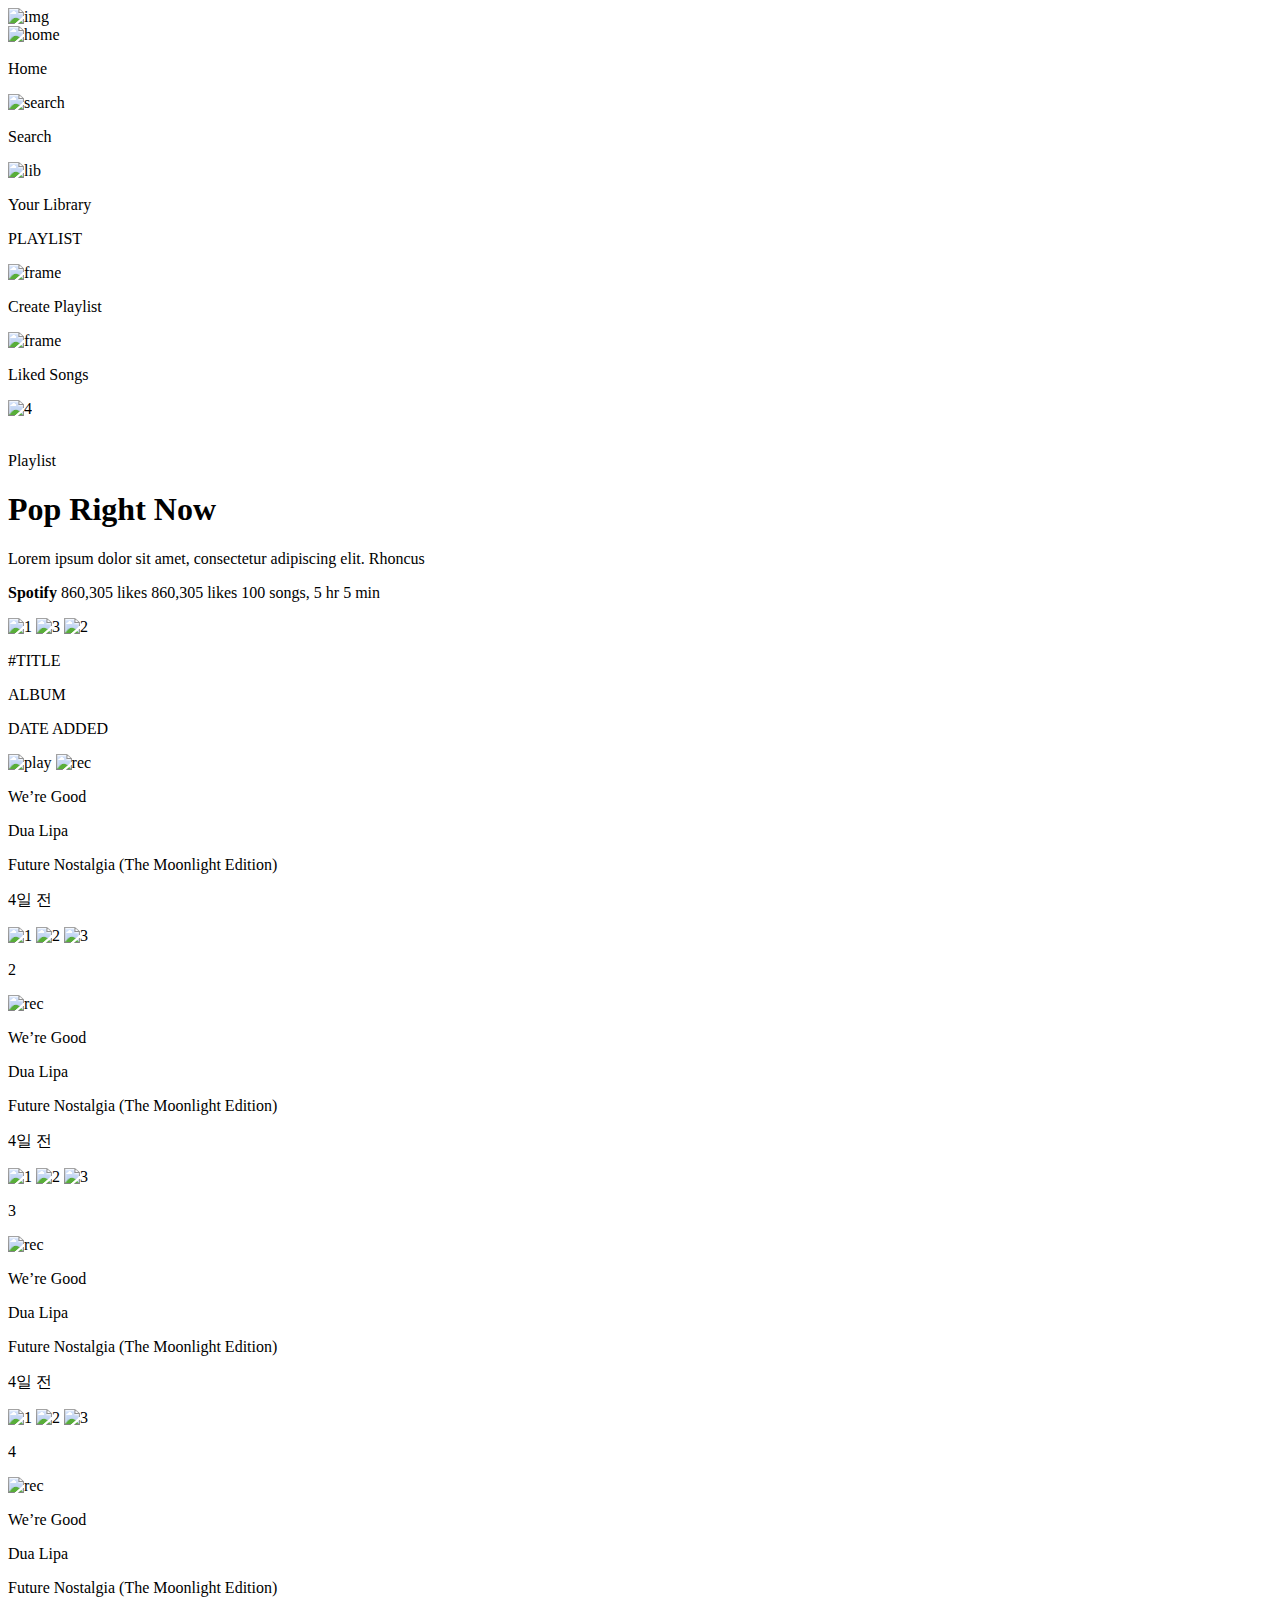
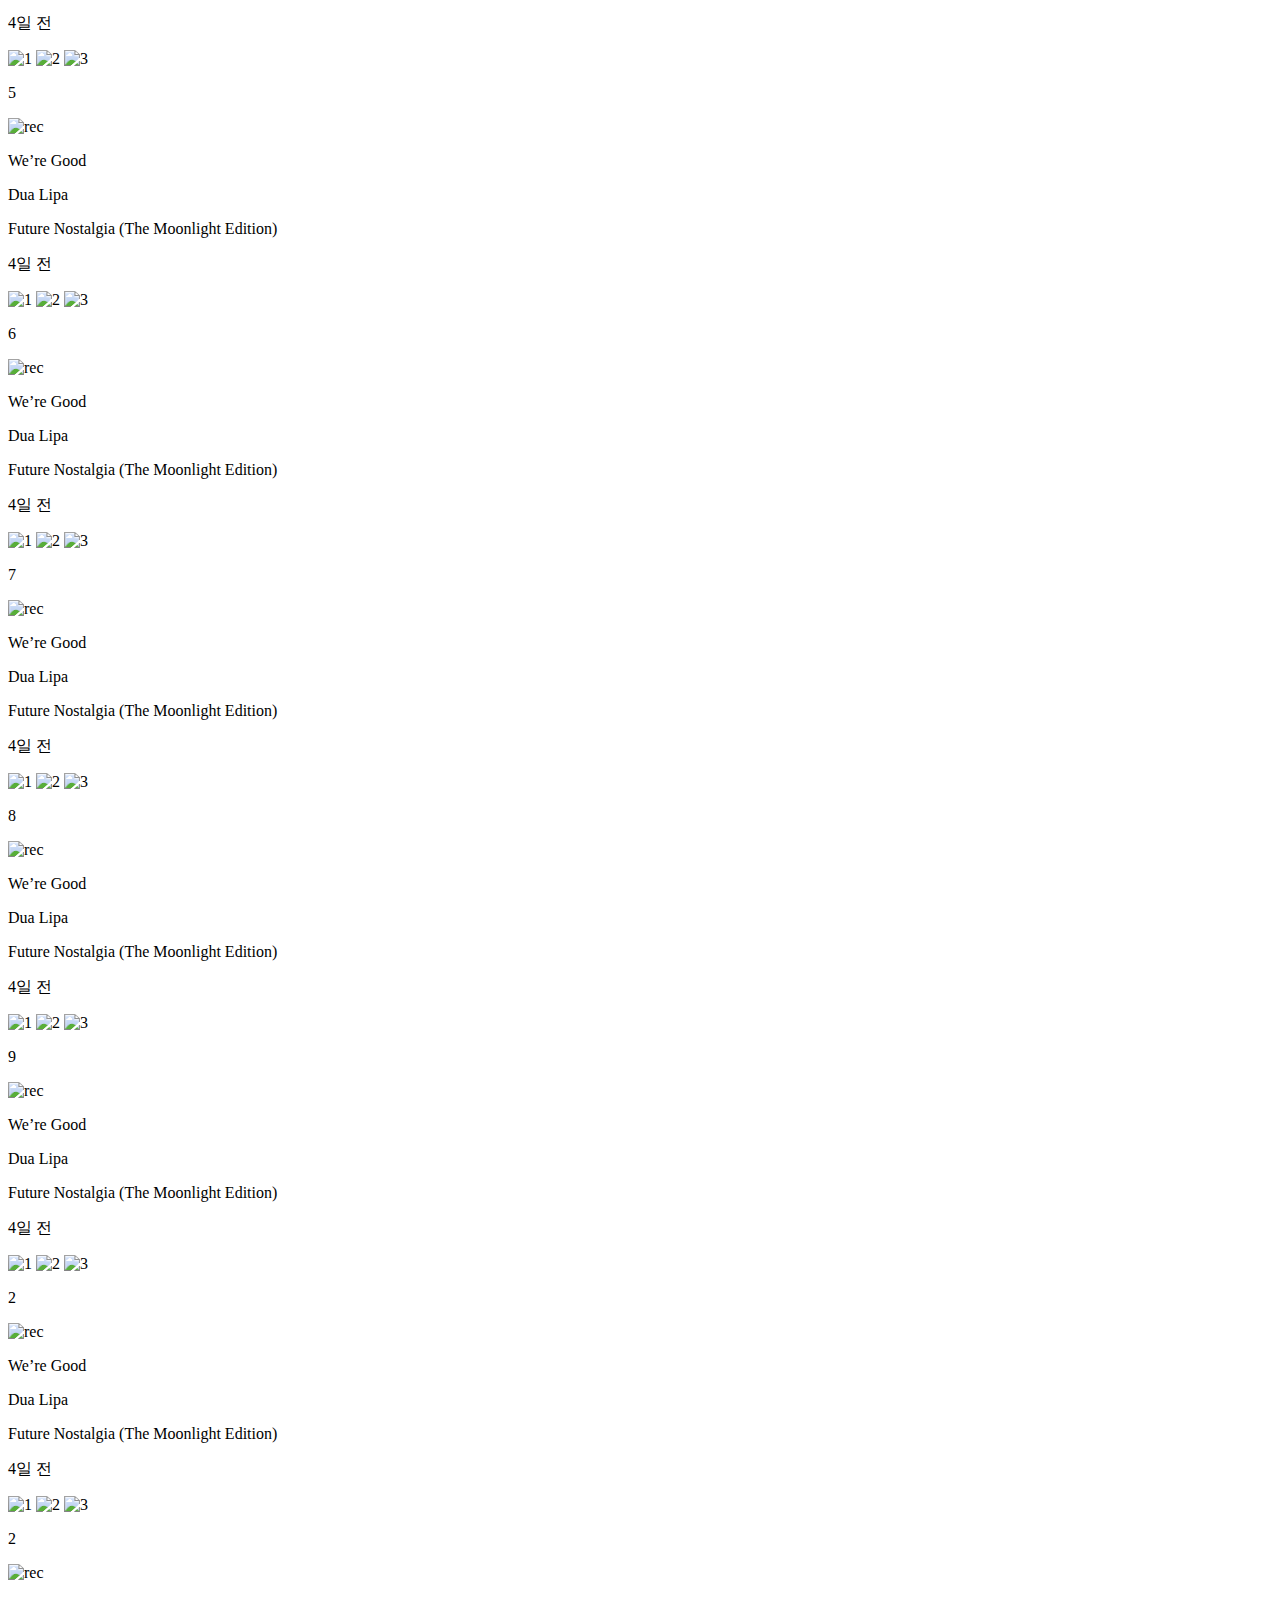
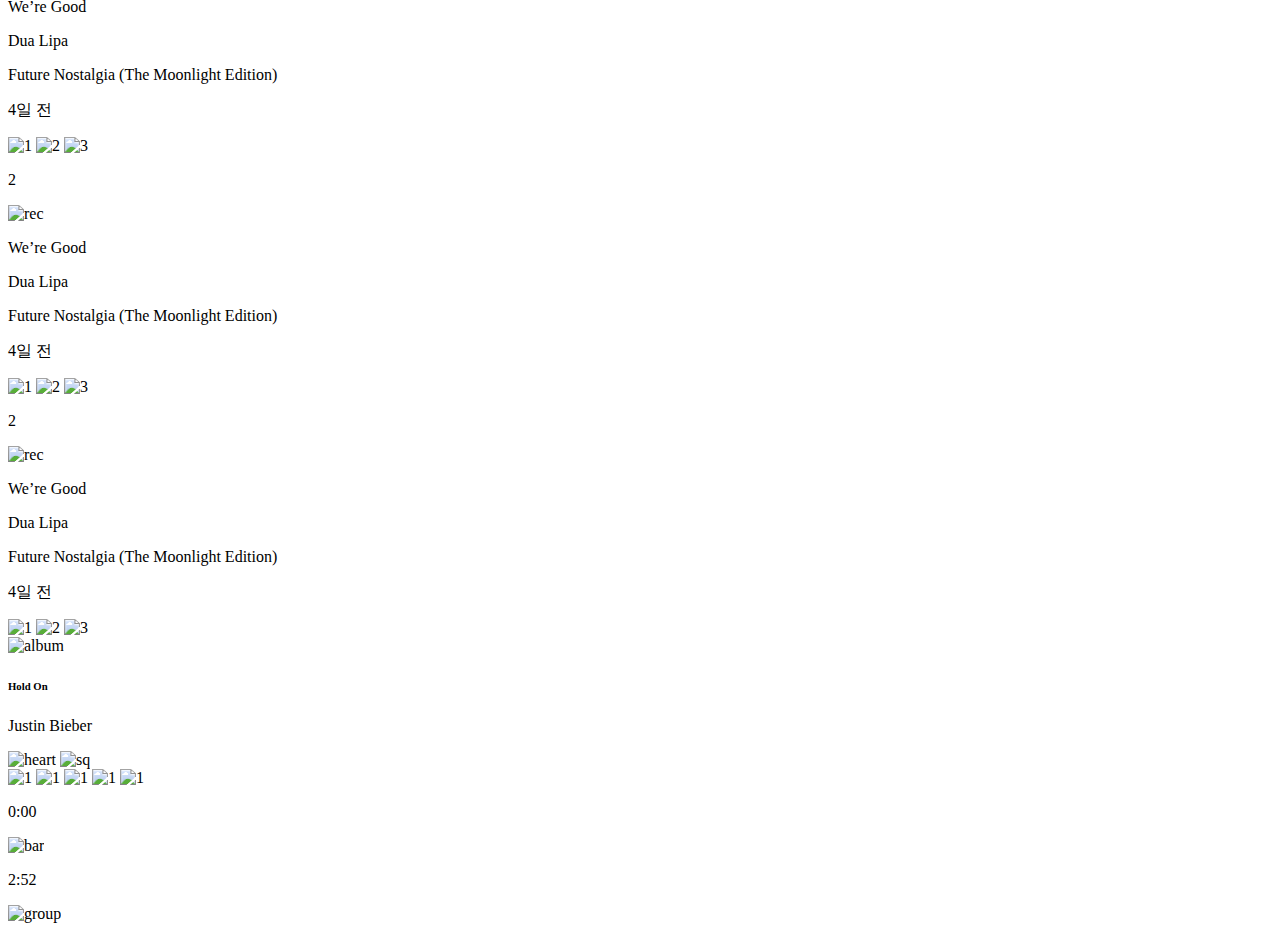
==== index-2.html @ 99efb6e7 "Lata" ====
<!DOCTYPE html>
<html lang="en">
  <head>
    <meta charset="UTF-8" />
    <meta name="viewport" content="width=device-width, initial-scale=1.0" />
    <title>Spoty-Clone</title>
    <!-- BootStrap -->
    <link rel="stylesheet" href="https://cdn.jsdelivr.net/npm/bootstrap@5.2.3/dist/css/bootstrap.min.css" integrity="sha384-rbsA2VBKQhggwzxH7pPCaAqO46MgnOM80zW1RWuH61DGLwZJEdK2Kadq2F9CUG65" crossorigin="anonymous">
    <!-- My CSS -->
    <link rel="stylesheet" href="./style2.css" />
    <!-- Fontawsome CDN -->
    <link
      rel="stylesheet"
      href="https://cdnjs.cloudflare.com/ajax/libs/font-awesome/6.4.0/css/all.min.css"
      integrity="sha512-iecdLmaskl7CVkqkXNQ/ZH/XLlvWZOJyj7Yy7tcenmpD1ypASozpmT/E0iPtmFIB46ZmdtAc9eNBvH0H/ZpiBw=="
      crossorigin="anonymous"
      referrerpolicy="no-referrer"
    />
  </head>
  <body>
    <div class="main-div">

        <!-- Left Div -->
      <div class="left-div">
        
        <div class="left-content">
            <img class="logo-2" src="./Assests/Spotify logo.svg" alt="img">
        </div>

        <div class="home2">
            <img class="left-img" src="./Assests/fi-ss-home.svg" alt="home">
            <p class="homie">Home</p>
        </div>

        <div class="search2">
            <img class="left-img" src="./Assests/fi-rs-search.svg" alt="search">
            <p class="searchy">Search</p>
        </div>

        <div class="lib2">
            <img class="left-img" src="./Assests/library.svg" alt="lib">
            <p class="liby">Your Library</p>
        </div>
<!-- ---------------------------------------------- -->
        <div class="left-bottom-content">
            <p class="Playlist2">PLAYLIST</p>

            <div class="create2">
                <img src="./Assests/Frame2.svg" alt="frame" class="frame1">
                <p class="Playlist2">Create Playlist</p>
            </div>

            <div class="like2">
                <img src="./Assests/Frame3.svg" alt="frame">
                <p class="Playlist2">Liked Songs</p>
            </div>

        </div>


        <img src="./Assests/album art.svg" alt="4" class="aulbm-art">
      </div>




<!-- //////////////////////////////////////////////////////////////////////////// -->

      <!-- Right Side -->
      <div class="right-div">
        <div class="top">
          <div class="pop">
            <img class="pop-img" src="./Assests/pop.png" alt="" />
            <div class="pop-text">
              <p class="palylist">Playlist</p>
              <h1 class="name">Pop Right Now</h1>
              <p class="lorem">
                Lorem ipsum dolor sit amet, consectetur adipiscing elit. Rhoncus
              </p>
              <p class="duration">
                <b>Spotify</b> <i class="fa-solid fa-circle fa-2xs"></i> 860,305
                likes 860,305 likes
                <i class="fa-solid fa-circle fa-2xs"></i> 100 songs, 5 hr 5 min
              </p>
            </div>
          </div>

          <div class="top-opc"></div>

          <div class="imgs">
            <img src="./Assests/thumb_play.svg" alt="1" />
            <img src="./Assests/heart.svg" alt="3" />
            <img src="./Assests/more_big.svg" alt="2" />
          </div>

          <div class="title">
            <p>#TITLE</p>
            <p>ALBUM</p>
            <p>DATE ADDED</p>
          </div>
        </div>

        <div class="bottom">
          <div class="list">
            <div class="num-name">
              <img src="./Assests/Polygon 2.svg" alt="play" />
              <img src="./Assests/Rectangle 9.svg" alt="rec" />
              <div class="name-text">
                <p>We’re Good</p>
                <p>Dua Lipa</p>
              </div>
            </div>

            <div class="album">
              <p>Future Nostalgia (The Moonlight Edition)</p>
            </div>

            <div class="date">
              <p>4일 전</p>
            </div>

            <div class="time">
              <div class="time-compo">
                <img src="./Assests/heart.svg" alt="1" />
                <img src="./Assests/2_45.svg" alt="2" />
                <img src="./Assests/more.svg" alt="3" />
              </div>
            </div>
          </div>
          <!-- -------------------------------------------------- -->

          <div class="list-2">
            <div class="num-name">
              <p class="p-tag">2</p>
              <img src="./Assests/Rec-2.png" alt="rec" />
              <div class="name-text">
                <p>We’re Good</p>
                <p>Dua Lipa</p>
              </div>
            </div>

            <div class="album">
              <p>Future Nostalgia (The Moonlight Edition)</p>
            </div>

            <div class="date">
              <p>4일 전</p>
            </div>

            <div class="time">
              <div class="time-compo">
                <img src="./Assests/heart.svg" alt="1" />
                <img src="./Assests/2_45.svg" alt="2" />
                <img src="./Assests/more.svg" alt="3" />
              </div>
            </div>
          </div>
          <!-- -------------------------------------------------- -->

          <div class="list-2">
            <div class="num-name">
              <p class="p-tag">3</p>
              <img src="./Assests/Rec-2.png" alt="rec" />
              <div class="name-text">
                <p>We’re Good</p>
                <p>Dua Lipa</p>
              </div>
            </div>

            <div class="album">
              <p>Future Nostalgia (The Moonlight Edition)</p>
            </div>

            <div class="date">
              <p>4일 전</p>
            </div>

            <div class="time">
              <div class="time-compo">
                <img src="./Assests/heart.svg" alt="1" />
                <img src="./Assests/2_45.svg" alt="2" />
                <img src="./Assests/more.svg" alt="3" />
              </div>
            </div>
          </div>
          <!-- -------------------------------------------------- -->

          <div class="list-2">
            <div class="num-name">
              <p class="p-tag">4</p>
              <img src="./Assests/Rec-2.png" alt="rec" />
              <div class="name-text">
                <p>We’re Good</p>
                <p>Dua Lipa</p>
              </div>
            </div>

            <div class="album">
              <p>Future Nostalgia (The Moonlight Edition)</p>
            </div>

            <div class="date">
              <p>4일 전</p>
            </div>

            <div class="time">
              <div class="time-compo">
                <img src="./Assests/heart.svg" alt="1" />
                <img src="./Assests/2_45.svg" alt="2" />
                <img src="./Assests/more.svg" alt="3" />
              </div>
            </div>
          </div>
          <!-- -------------------------------------------------- -->

          <div class="list-2">
            <div class="num-name">
              <p class="p-tag">5</p>
              <img src="./Assests/Rec-2.png" alt="rec" />
              <div class="name-text">
                <p>We’re Good</p>
                <p>Dua Lipa</p>
              </div>
            </div>

            <div class="album">
              <p>Future Nostalgia (The Moonlight Edition)</p>
            </div>

            <div class="date">
              <p>4일 전</p>
            </div>

            <div class="time">
              <div class="time-compo">
                <img src="./Assests/heart.svg" alt="1" />
                <img src="./Assests/2_45.svg" alt="2" />
                <img src="./Assests/more.svg" alt="3" />
              </div>
            </div>
          </div>
          <!-- -------------------------------------------------- -->

          <div class="list-2">
            <div class="num-name">
              <p class="p-tag">6</p>
              <img src="./Assests/Rec-2.png" alt="rec" />
              <div class="name-text">
                <p>We’re Good</p>
                <p>Dua Lipa</p>
              </div>
            </div>

            <div class="album">
              <p>Future Nostalgia (The Moonlight Edition)</p>
            </div>

            <div class="date">
              <p>4일 전</p>
            </div>

            <div class="time">
              <div class="time-compo">
                <img src="./Assests/heart.svg" alt="1" />
                <img src="./Assests/2_45.svg" alt="2" />
                <img src="./Assests/more.svg" alt="3" />
              </div>
            </div>
          </div>
          <!-- -------------------------------------------------- -->

          <div class="list-2">
            <div class="num-name">
              <p class="p-tag">7</p>
              <img src="./Assests/Rec-2.png" alt="rec" />
              <div class="name-text">
                <p>We’re Good</p>
                <p>Dua Lipa</p>
              </div>
            </div>

            <div class="album">
              <p>Future Nostalgia (The Moonlight Edition)</p>
            </div>

            <div class="date">
              <p>4일 전</p>
            </div>

            <div class="time">
              <div class="time-compo">
                <img src="./Assests/heart.svg" alt="1" />
                <img src="./Assests/2_45.svg" alt="2" />
                <img src="./Assests/more.svg" alt="3" />
              </div>
            </div>
          </div>
          <!-- -------------------------------------------------- -->

          <div class="list-2">
            <div class="num-name">
              <p class="p-tag">8</p>
              <img src="./Assests/Rec-2.png" alt="rec" />
              <div class="name-text">
                <p>We’re Good</p>
                <p>Dua Lipa</p>
              </div>
            </div>

            <div class="album">
              <p>Future Nostalgia (The Moonlight Edition)</p>
            </div>

            <div class="date">
              <p>4일 전</p>
            </div>

            <div class="time">
              <div class="time-compo">
                <img src="./Assests/heart.svg" alt="1" />
                <img src="./Assests/2_45.svg" alt="2" />
                <img src="./Assests/more.svg" alt="3" />
              </div>
            </div>
          </div>
          <!-- -------------------------------------------------- -->

          <div class="list-2">
            <div class="num-name">
              <p class="p-tag">9</p>
              <img src="./Assests/Rec-2.png" alt="rec" />
              <div class="name-text">
                <p>We’re Good</p>
                <p>Dua Lipa</p>
              </div>
            </div>

            <div class="album">
              <p>Future Nostalgia (The Moonlight Edition)</p>
            </div>

            <div class="date">
              <p>4일 전</p>
            </div>

            <div class="time">
              <div class="time-compo">
                <img src="./Assests/heart.svg" alt="1" />
                <img src="./Assests/2_45.svg" alt="2" />
                <img src="./Assests/more.svg" alt="3" />
              </div>
            </div>
          </div>
          <!-- -------------------------------------------------- -->

          <div class="list-2">
            <div class="num-name">
              <p class="p-tag">2</p>
              <img src="./Assests/Rec-2.png" alt="rec" />
              <div class="name-text">
                <p>We’re Good</p>
                <p>Dua Lipa</p>
              </div>
            </div>

            <div class="album">
              <p>Future Nostalgia (The Moonlight Edition)</p>
            </div>

            <div class="date">
              <p>4일 전</p>
            </div>

            <div class="time">
              <div class="time-compo">
                <img src="./Assests/heart.svg" alt="1" />
                <img src="./Assests/2_45.svg" alt="2" />
                <img src="./Assests/more.svg" alt="3" />
              </div>
            </div>
          </div>
          <!-- -------------------------------------------------- -->

          <div class="list-2">
            <div class="num-name">
              <p class="p-tag">2</p>
              <img src="./Assests/Rec-2.png" alt="rec" />
              <div class="name-text">
                <p>We’re Good</p>
                <p>Dua Lipa</p>
              </div>
            </div>

            <div class="album">
              <p>Future Nostalgia (The Moonlight Edition)</p>
            </div>

            <div class="date">
              <p>4일 전</p>
            </div>

            <div class="time">
              <div class="time-compo">
                <img src="./Assests/heart.svg" alt="1" />
                <img src="./Assests/2_45.svg" alt="2" />
                <img src="./Assests/more.svg" alt="3" />
              </div>
            </div>
          </div>
          <!-- -------------------------------------------------- -->

          <div class="list-2">
            <div class="num-name">
              <p class="p-tag">2</p>
              <img src="./Assests/Rec-2.png" alt="rec" />
              <div class="name-text">
                <p>We’re Good</p>
                <p>Dua Lipa</p>
              </div>
            </div>

            <div class="album">
              <p>Future Nostalgia (The Moonlight Edition)</p>
            </div>

            <div class="date">
              <p>4일 전</p>
            </div>

            <div class="time">
              <div class="time-compo">
                <img src="./Assests/heart.svg" alt="1" />
                <img src="./Assests/2_45.svg" alt="2" />
                <img src="./Assests/more.svg" alt="3" />
              </div>
            </div>
          </div>
          <!-- -------------------------------------------------- -->

          <div class="list-2">
            <div class="num-name">
              <p class="p-tag">2</p>
              <img src="./Assests/Rec-2.png" alt="rec" />
              <div class="name-text">
                <p>We’re Good</p>
                <p>Dua Lipa</p>
              </div>
            </div>

            <div class="album">
              <p>Future Nostalgia (The Moonlight Edition)</p>
            </div>

            <div class="date">
              <p>4일 전</p>
            </div>

            <div class="time">
              <div class="time-compo">
                <img src="./Assests/heart.svg" alt="1" />
                <img src="./Assests/2_45.svg" alt="2" />
                <img src="./Assests/more.svg" alt="3" />
              </div>
            </div>
          </div>
        </div>
      </div>

    </div>

    <!-- ///////////////////////////////////////////////////////// -->

    <!-- Footer -->

    <footer>
      <div class="footer-div2">

        <div class="start2">
          <img src="./Assests/footer-img.svg" alt="album">
          <div class="songName-2">
            <h6 class="Hold-On">Hold On</h6>
            <p class="justin">Justin Bieber</p>
          </div>
          <img src="./Assests/Footerheart.svg" alt="heart">
          <img src="./Assests/square.svg" alt="sq">
        </div>


        <div class="mid2">
          <div class="mid2-Top">
            <img src="./Assests/shuffle.png" alt="1">
            <img src="./Assests/back.svg" alt="1">
            <img src="./Assests/play.svg" alt="1">
            <img src="./Assests/forward.svg" alt="1">
            <img src="./Assests/repeat.svg" alt="1">
          </div>

          <div class="mid2-bottom">
            <div class="start-time">
              <p>0:00</p>
            </div>
            
            <div class="bar">
              <img class="bar2" src="./Assests/bar.svg" alt="bar">
            </div>

            <div class="end-time">
              <p>2:52</p>
            </div>
          </div>
        </div>


        <div class="end2">
          <img src="./Assests/Footer-end-Group.svg" alt="group" class="end-group2">
        </div>


      </div>
    </footer>
















    <!-- BootStrap CDN -->
    <script src="https://cdn.jsdelivr.net/npm/bootstrap@5.2.3/dist/js/bootstrap.min.js" integrity="sha384-cuYeSxntonz0PPNlHhBs68uyIAVpIIOZZ5JqeqvYYIcEL727kskC66kF92t6Xl2V" crossorigin="anonymous"></script>
    <script src="https://cdn.jsdelivr.net/npm/bootstrap@5.2.3/dist/js/bootstrap.bundle.min.js" integrity="sha384-kenU1KFdBIe4zVF0s0G1M5b4hcpxyD9F7jL+jjXkk+Q2h455rYXK/7HAuoJl+0I4" crossorigin="anonymous"></script>
  </body>
</html>
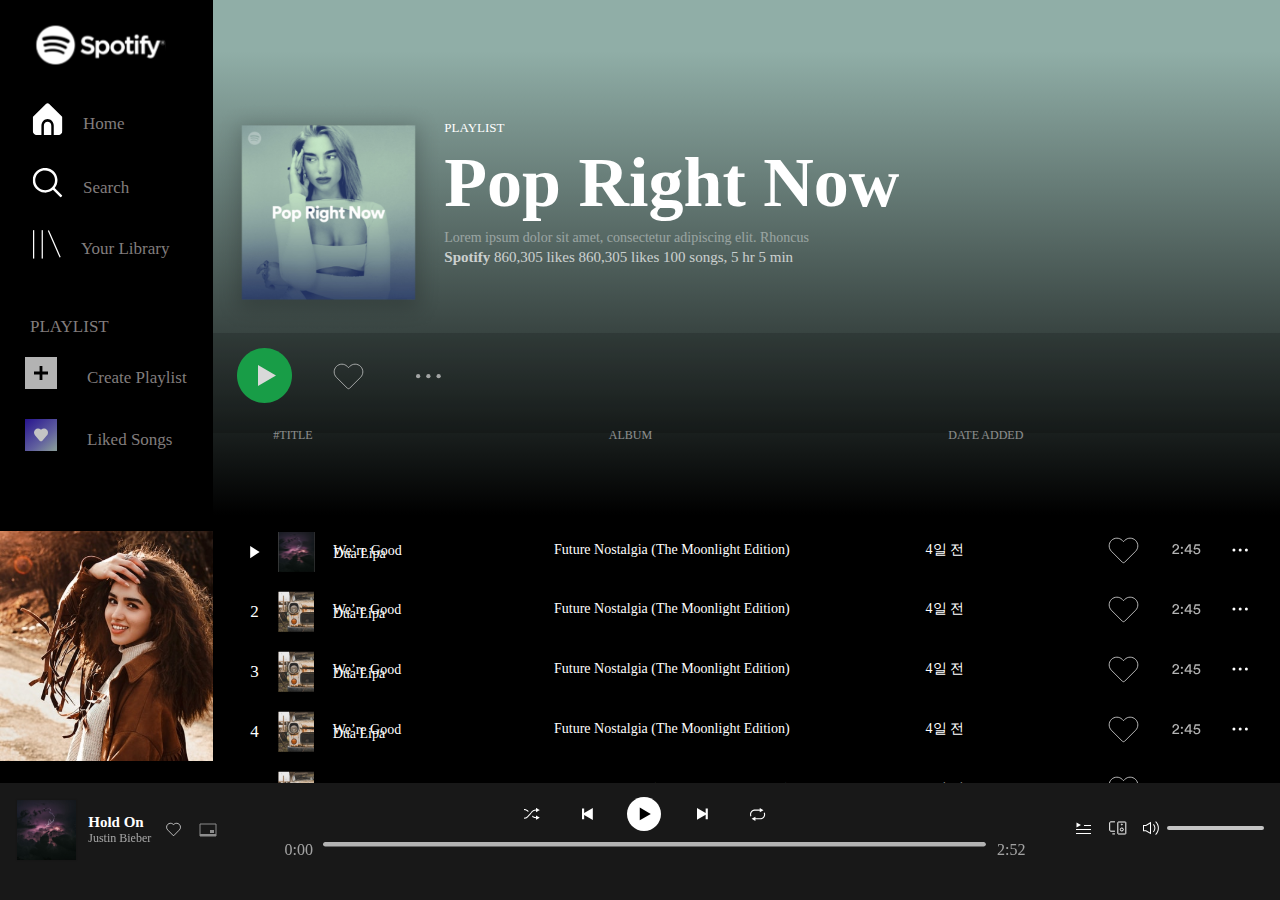
==== commit 3dd57354: "Updated" ====
--- a/index-2.html
+++ b/index-2.html
@@ -7,7 +7,7 @@
     <!-- BootStrap -->
     <link rel="stylesheet" href="https://cdn.jsdelivr.net/npm/bootstrap@5.2.3/dist/css/bootstrap.min.css" integrity="sha384-rbsA2VBKQhggwzxH7pPCaAqO46MgnOM80zW1RWuH61DGLwZJEdK2Kadq2F9CUG65" crossorigin="anonymous">
     <!-- My CSS -->
-    <link rel="stylesheet" href="./style2.css" />
+    <link rel="stylesheet" href="./style-2.css" />
     <!-- Fontawsome CDN -->
     <link
       rel="stylesheet"
@@ -29,7 +29,7 @@
 
         <div class="home2">
             <img class="left-img" src="./Assests/fi-ss-home.svg" alt="home">
-            <p class="homie">Home</p>
+            <a href="http://127.0.0.1:5500/index.html" class="homie">Home</a>
         </div>
 
         <div class="search2">
--- a/style-2.css
+++ b/style-2.css
@@ -0,0 +1,405 @@
+@import url(https://db.onlinewebfonts.com/c/9475d6a0b79c164f9f605673714e75d9?family=Circular+Std+Medium);
+@import url(https://db.onlinewebfonts.com/c/860c3ec7bbc5da3e97233ccecafe512e?family=Circular+Std+Book);
+
+* {
+  margin: 0px;
+  padding: 0px;
+}
+
+.main-div {
+  display: flex;
+}
+
+/* Left side */
+.left-div {
+  flex: 0.8;
+  height: 90vh;
+  flex-shrink: 0;
+  background: #000;
+  overflow-y: scroll;
+}
+
+.left-div::-webkit-scrollbar{
+  display: none;
+}
+
+.left-content{
+  margin-inline: 10px;
+  padding: 25px;
+}
+
+.logo-2{
+  width: 131px;
+  height: 40px;
+  margin-left: -10  px;
+}
+
+.home2, .search2, .lib2{
+  display: flex;
+  /* justify-content: space-around; */
+  align-items: center;
+  /* border: 2px solid white; */
+  margin-left: -20px;
+  margin-inline: 15px;
+  margin-bottom: 15px;
+  padding-top: 8px;
+  padding-bottom: 8px;
+  cursor: pointer;
+}
+
+.home2:hover, .search2:hover, .lib2:hover{
+  background-color: #212222;
+  border-radius: 5px;
+  .homie, .searchy, .liby{
+    color: white;
+  }
+}
+
+.left-img{
+  margin-left: 17px;
+}
+
+.homie, .searchy, .liby, .Playlist2{
+    margin-top: 10px;
+
+  color: rgb(130, 125, 125);
+  font-size: 17px;
+  font-family: "Circular Std Medium";
+  font-weight: 700px;
+  margin-left: 20px;
+}
+.homie{
+    text-decoration: none;
+}
+
+.left-bottom-content{
+  margin-top: 50px;
+}
+
+.Playlist2{
+  margin-left: 30px;
+}
+
+.create2, .like2{
+  margin-top: 10px;
+  display: flex;
+  /* justify-content: space-around; */
+  align-items: center;
+  /* border: 2px solid white; */
+  margin-inline: 15px;
+  padding: 10px;
+  cursor: pointer;
+}
+
+.create2:hover, .like2:hover{
+  background-color: #212222;
+  border-radius: 5px;
+  .Playlist2{
+    color: white;
+  }
+}
+
+.aulbm-art{
+  margin-top: 70px;
+  margin-bottom: 30px;
+  width: 230px;
+  height: 230px;
+}
+
+/* Right Side */
+.right-div {
+  flex: 4;
+  
+  height: 90vh;
+  background-color: green;
+  display: flex;
+  flex-direction: column;
+}
+
+.pop-img {
+  width: 230.96986389160156px;
+  height: 233.0685577392578px;
+  margin-top: 100px;
+}
+
+.top {
+  width: 100%;
+  height: 70%;
+  background: linear-gradient(180deg, #90aea7 10%, #000 100%);
+}
+
+.top-opc {
+  width: 100%;
+  height: 100px;
+  background: #000;
+  opacity: 15%;
+  /* margin-top: -40px;  */
+}
+
+.bottom {
+  width: 100%;
+  height: 40%;
+  /* background-color: blueviolet; */
+  /* background: linear-gradient(360deg,black, #2D3532 ); */
+  background: #000;
+  /* opacity: 15%; */
+  overflow-y: scroll;
+}
+
+.bottom::-webkit-scrollbar{
+  display: none;
+}
+
+.pop {
+  display: flex;
+  flex-wrap: wrap;
+}
+
+.pop-text {
+  margin-top: 120px;
+  color: white;
+  /* font-family: "Circular Std Medium"; */
+  /* font-family: "Circular Std Book"; */
+  /* padding: 20px; */
+}
+
+.palylist {
+  text-transform: uppercase;
+  font-family: "Circular Std Medium";
+  font-size: 13px;
+  font-weight: 500;
+  line-height: 16px;
+}
+
+.name {
+  font-family: "Circular Std Medium";
+  font-size: 70px;
+  font-weight: 900;
+  line-height: 114px;
+  margin-top: -10px;
+}
+
+.lorem{
+    font-size: 14px;
+    font-family: "Circular Std Book";
+    opacity: 40%;
+    margin-top: -10px;
+}
+
+.duration{
+    font-size: 15px;
+    font-family: "Circular Std Book";
+    line-height: 22.03px;
+    opacity: 70%;
+}
+
+.imgs{
+    width: 20%;
+    /* border: 2px solid white; */
+    display: flex;
+    align-items: center;
+    justify-content: space-between;
+    margin-top: -85px;
+    margin-left: 24px;
+}
+
+.title{
+    color: white;
+    font-size: 12px;
+    font-family: "Circular Std Book";
+    opacity: 50%;
+    display: flex;
+    /* border: 2px solid white; */
+    align-items: center;
+    justify-content: space-between;
+    margin-inline: 0px;
+    width: 750px;
+    margin-top: 25px;
+    margin-left: 60px;
+}
+
+.list, .list-2{
+    display: flex;
+    align-items: center;
+    justify-content: space-between;
+    margin-inline: 20px;
+    margin-top: 10px;
+    cursor: pointer;
+}
+
+.list:hover, .list-2:hover{
+  background-color: #212222;
+  border-radius: 5px;
+}
+
+.list-2{
+  margin-top: 10px;
+}
+
+.p-tag{
+  color: white;
+  font-size: 17px;
+    font-family: "Circular Std Book";
+}
+
+.num-name{
+    display: flex;
+    /* border: 2px solid white; */
+    justify-content: space-evenly;
+    align-items: center;
+    width: 18%;
+    margin-top: 5px;
+}
+
+.name-text{
+    color: white;
+    font-size: 14px;
+    font-family: "Circular Std Book";
+    line-height: 3.55px;
+}
+
+.album, .date, .time{
+    color: white;
+    font-size: 14px;
+    font-family: "Circular Std Book";
+}
+
+.time-compo{
+  display: flex;
+  align-items: center;
+  /* border: 2px solid white; */
+  justify-content: space-between;
+  width: 150px;
+  margin-right: 10px;
+} 
+
+/* Footer */
+
+footer{
+  height: 13vh;
+  background-color: #181818;
+  width: 100%;
+  position: fixed;
+  bottom: 0px;
+}
+
+.footer-div2{
+  display: flex;
+  justify-content: space-between;
+  align-items: center;
+}
+
+.start2{
+  display: flex;
+  justify-content: space-between;
+  align-items: center;
+  /* border: 2px solid white; */
+  margin-inline: 15px;
+  width: 16%;
+  margin-top: 15px;
+}
+
+.Hold-On{
+  font-family: "Circular Std Book";
+  color: white;
+  font-size: 15px;
+}
+
+.justin{
+  font-family: "Circular Std Book";
+  font-size: 12px;
+  color: white;
+  opacity: 60%;
+}
+
+.end2{
+  width: 16%;
+  margin-top: 15px;
+}
+
+.mid2-Top{
+  display: flex;
+  align-items: center;
+  justify-content: space-between;
+  width: 35%;
+  /* border: 2px solid white; */
+  margin-left: 230px;
+  margin-top: 10px;
+}
+
+.mid2-bottom{
+  display: flex;
+  align-items: center;
+  justify-content: space-between;
+  margin-top: -5px;
+}
+
+.bar{
+  color: white;
+}
+
+.start-time, .end-time{
+  color: white;
+  margin-top: 15px;
+  opacity: 60%;
+}
+
+.bar2{
+  width: 97%;
+  margin-left: 10px;
+}
+
+@media screen and (max-width:715px) {
+  .pop{
+    display: flex;
+    flex-direction: column;
+  }
+  .pop-img{
+    margin-top: -17px;
+  }
+  .pop-text{
+    margin-top: -17px;
+    margin-left: 10px;
+  }
+  .name{
+    font-size: 40px;
+    margin-top: -45px;
+  }
+  .lorem{
+    margin-top: -30px;
+  }
+  .duration{
+    margin-top: -10px;
+  }
+  .imgs{
+    margin-top: -95px;
+  }
+}
+
+@media screen and (max-width:590px) {
+  .footer-div2{
+    scale: 0.8;
+    display: flex;
+    justify-content: space-between;
+    margin-left: -70px;
+  }
+  .mid2-Top{
+    margin-left: 120px;
+  }
+  .bar2{
+    width: 70%;
+    margin-left: 30px;
+  }
+
+  .start-time{
+    margin-left: 60px;
+  }
+
+  .end-time{
+    margin-right: 50px;
+  }
+  .footer-album{
+    scale: 0.8;
+  }
+}
+
